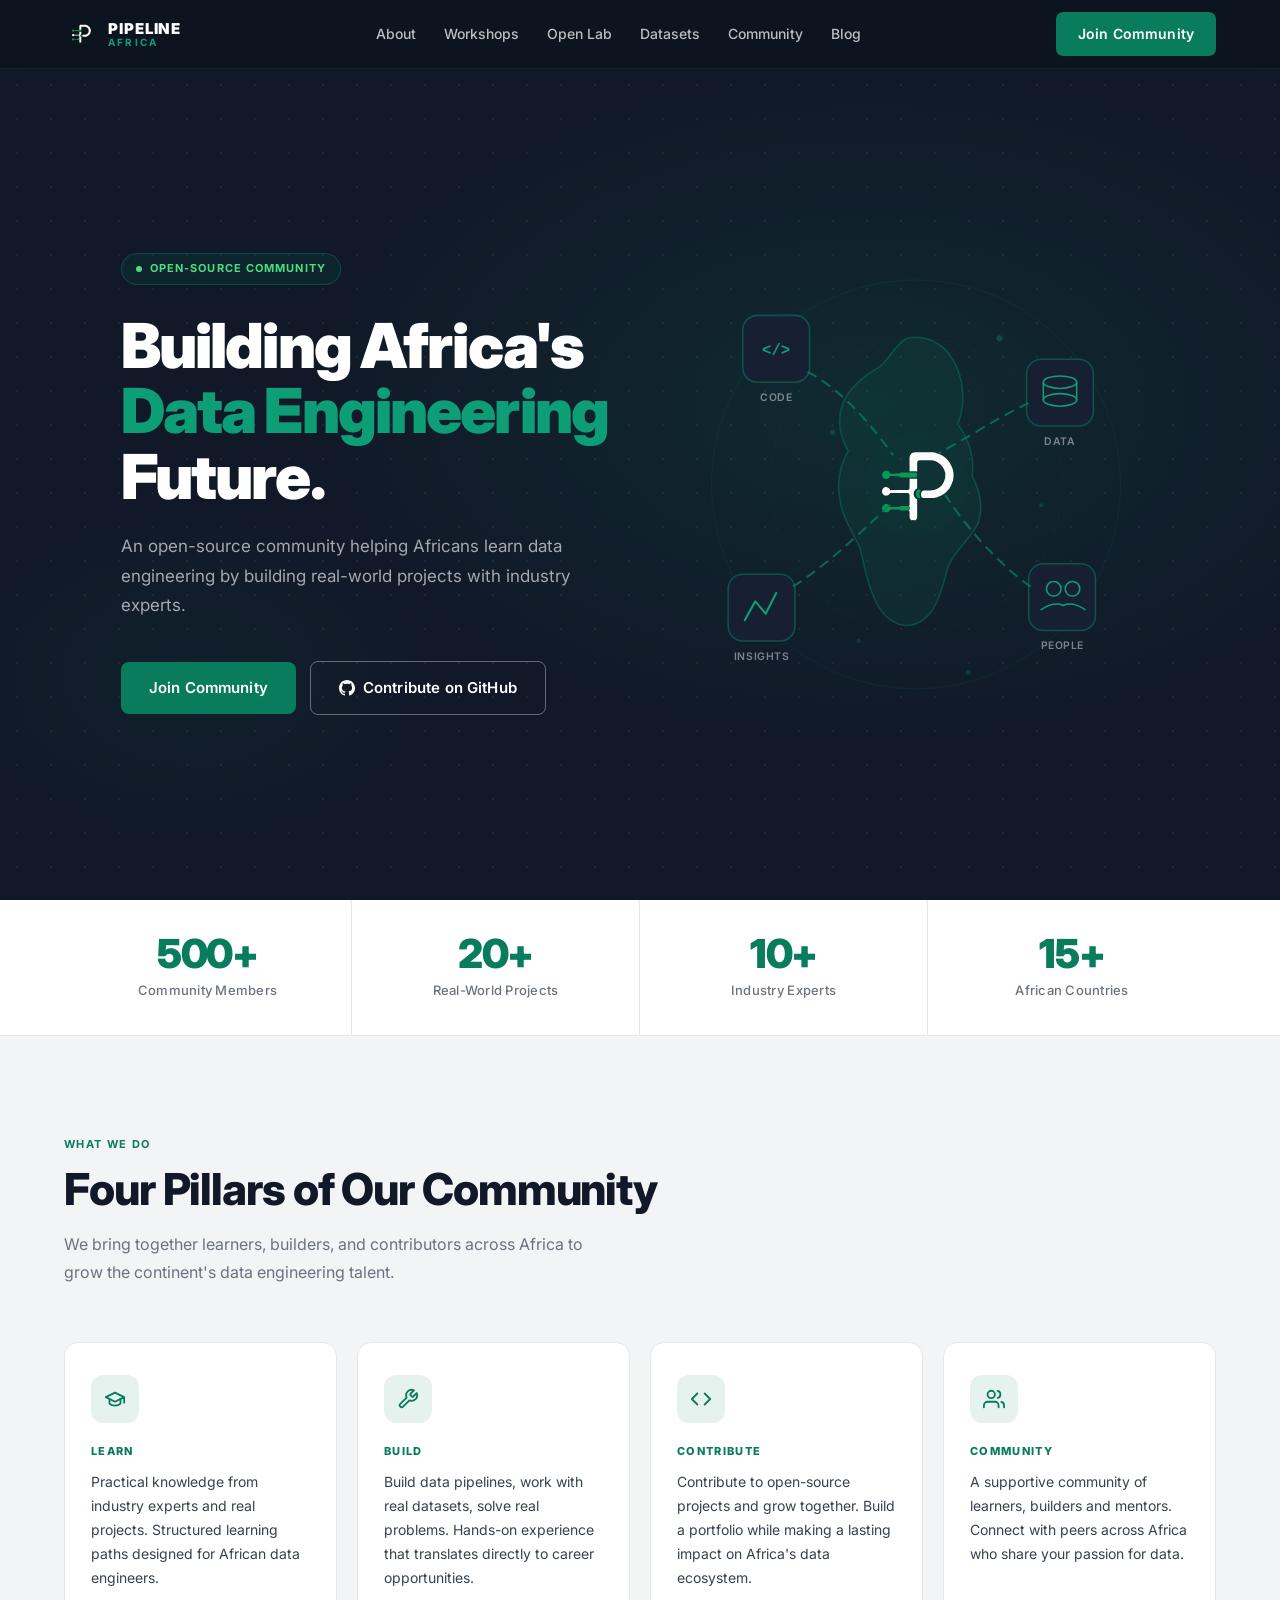
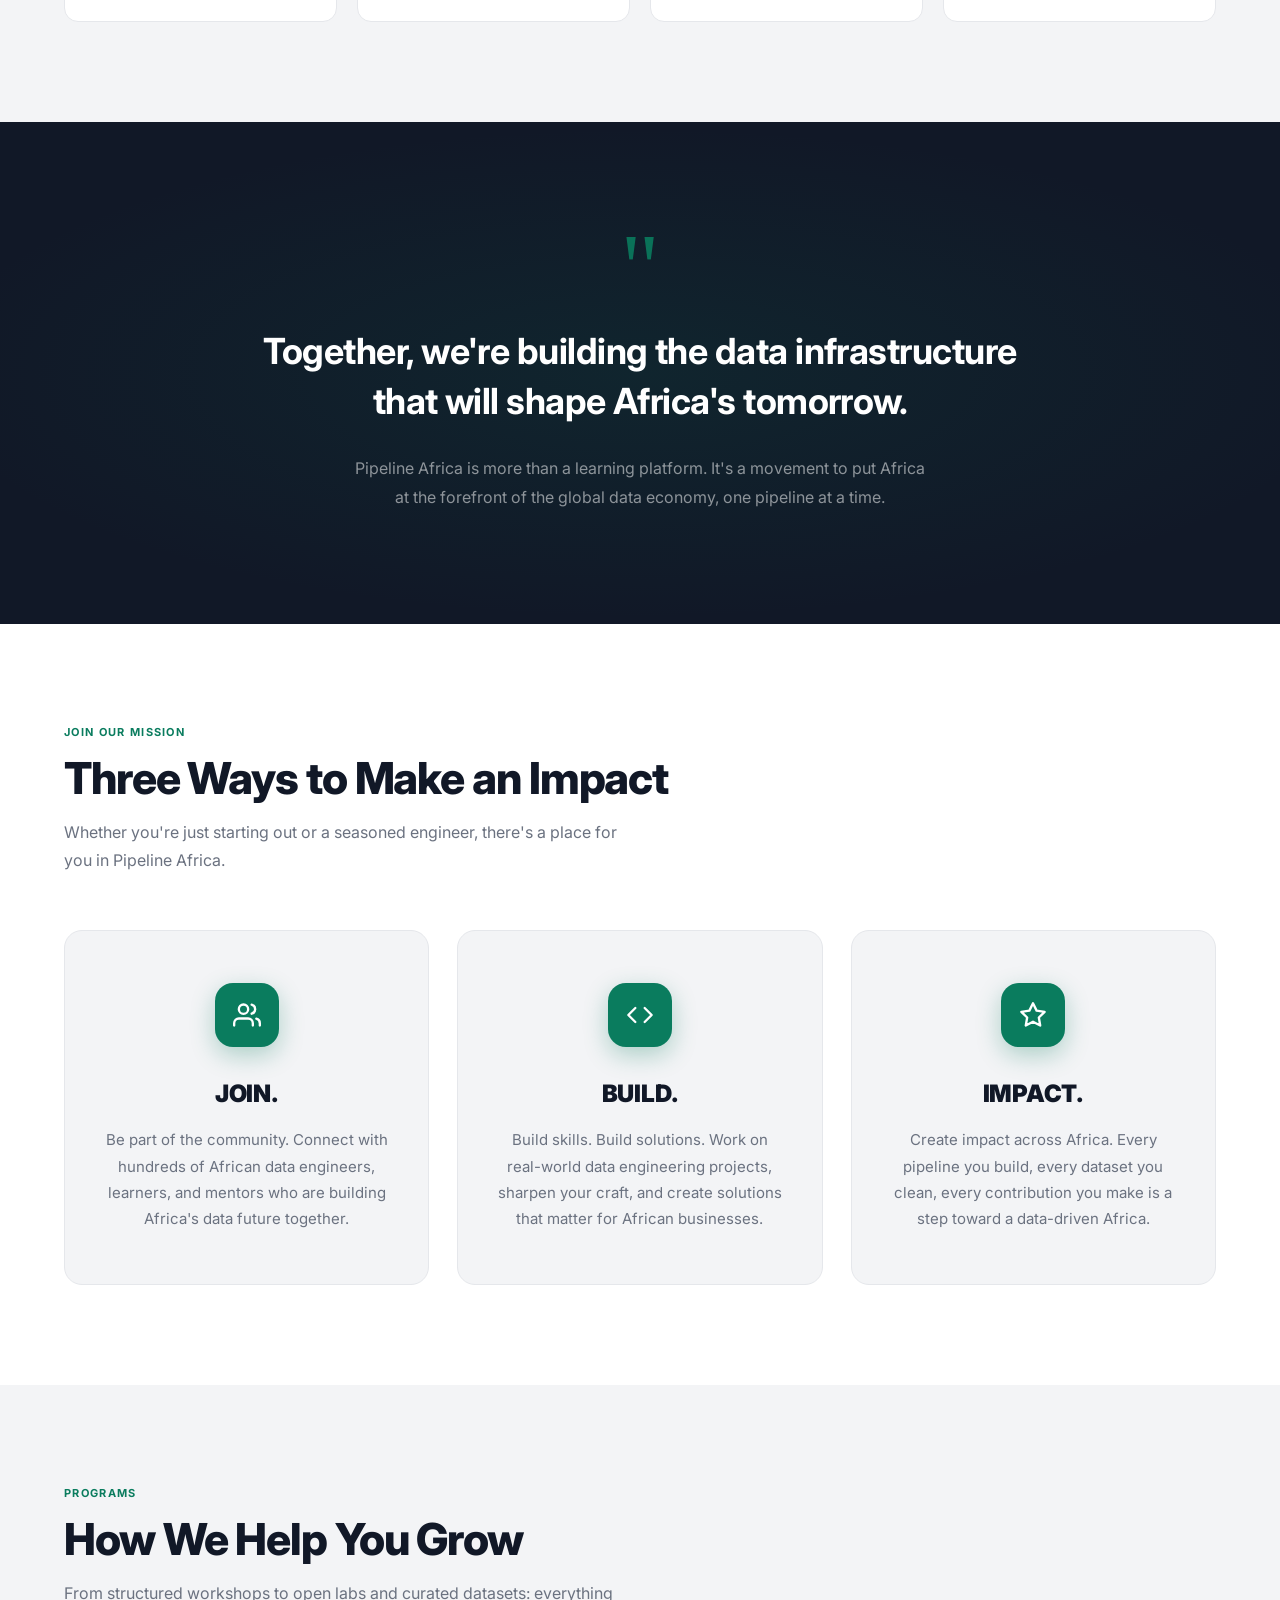
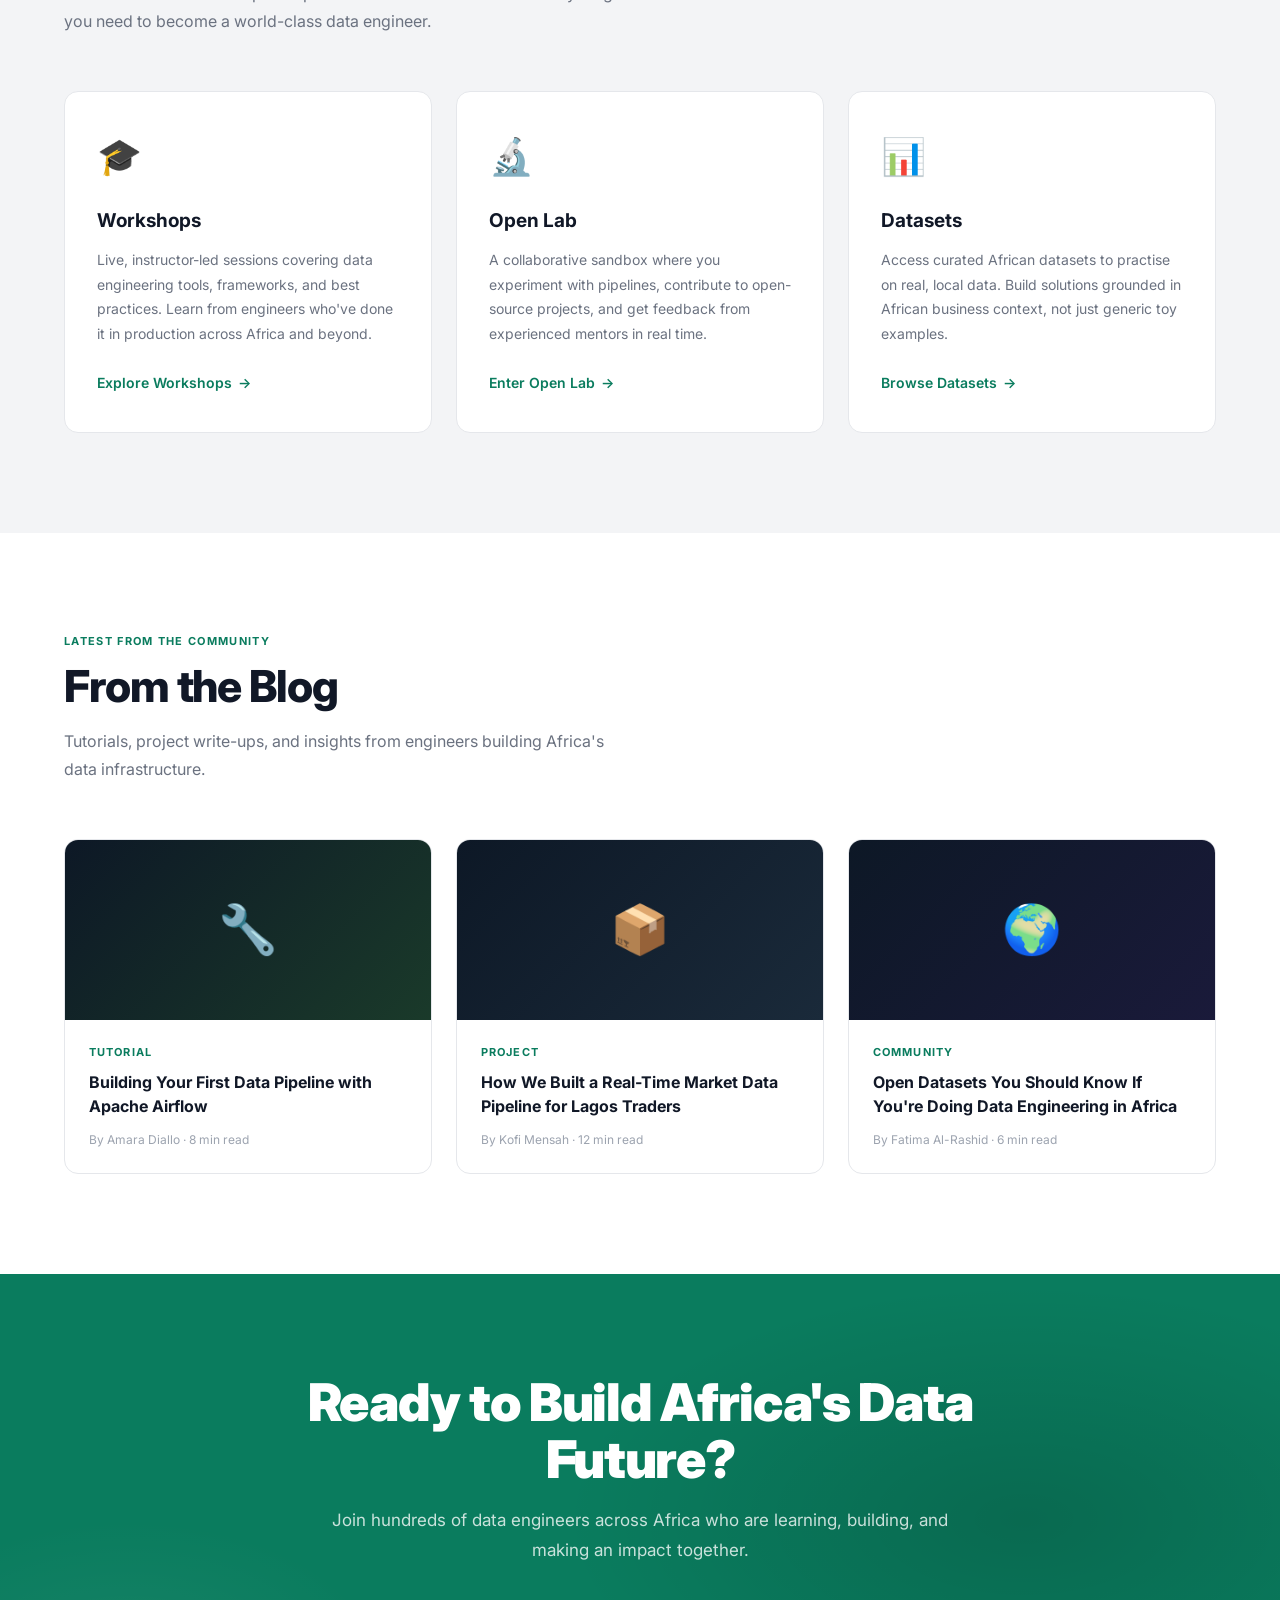
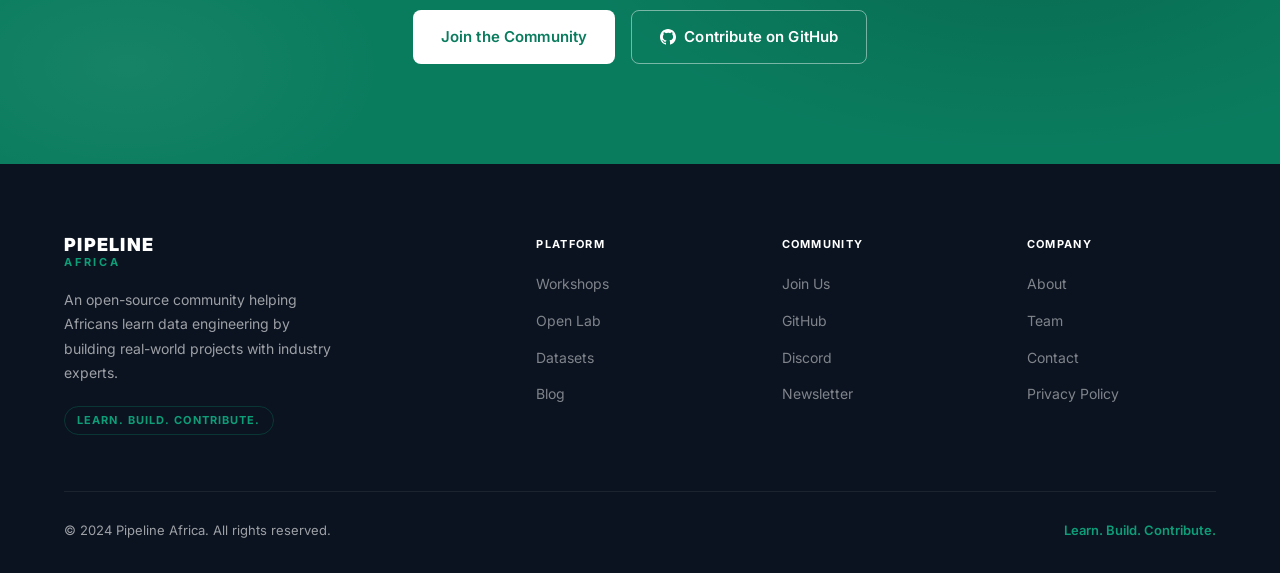
==== home.html @ 98105516 "create countdown" ====
<!DOCTYPE html>
<html lang="en">
<head>
  <meta charset="UTF-8">
  <meta name="viewport" content="width=device-width, initial-scale=1.0">
  <title>Pipeline Africa: Learn. Build. Contribute.</title>
  <link rel="preconnect" href="https://fonts.googleapis.com">
  <link rel="preconnect" href="https://fonts.gstatic.com" crossorigin>
  <link href="https://fonts.googleapis.com/css2?family=Inter:wght@300;400;500;600;700;800;900&display=swap" rel="stylesheet">
  <link rel="stylesheet" href="styles.css">
</head>
<body>

<!-- ═══════════════════════════ NAVBAR ═══════════════════════════ -->
<nav id="navbar">
  <div class="container nav-inner">
    <a href="#" class="nav-logo" aria-label="Pipeline Africa home">
      <img class="nav-logo-icon" src="pa_icon_mark_dark.svg" alt="Pipeline Africa logo">
      <div class="nav-logo-text">
        <div class="nav-logo-name">PIPELINE</div>
        <div class="nav-logo-africa">AFRICA</div>
      </div>
    </a>

    <ul class="nav-links">
      <li><a href="#about">About</a></li>
      <li><a href="#workshops">Workshops</a></li>
      <li><a href="#open-lab">Open Lab</a></li>
      <li><a href="#datasets">Datasets</a></li>
      <li><a href="#community">Community</a></li>
      <li><a href="#blog">Blog</a></li>
    </ul>

    <div class="nav-right">
      <a href="#join" class="btn btn-green nav-cta">Join Community</a>
      <button class="hamburger" onclick="toggleNav()" aria-label="Toggle menu">
        <span></span>
        <span></span>
        <span></span>
      </button>
    </div>
  </div>

  <div class="mobile-nav" id="mobileNav">
    <a href="#about" onclick="toggleNav()">About</a>
    <a href="#workshops" onclick="toggleNav()">Workshops</a>
    <a href="#open-lab" onclick="toggleNav()">Open Lab</a>
    <a href="#datasets" onclick="toggleNav()">Datasets</a>
    <a href="#community" onclick="toggleNav()">Community</a>
    <a href="#blog" onclick="toggleNav()">Blog</a>
    <a href="#join" class="btn btn-green" onclick="toggleNav()">Join Community</a>
  </div>
</nav>


<!-- ═══════════════════════════ HERO ═══════════════════════════ -->
<section class="hero" id="home">
  <div class="hero-glow"></div>
  <div class="hero-dots"></div>

  <div class="container hero-inner">
    <div class="hero-content">
      <div class="hero-badge">
        <span class="hero-badge-dot"></span>
        Open-Source Community
      </div>

      <h1 class="hero-title">
        Building Africa's<br>
        <em>Data Engineering</em><br>
        Future.
      </h1>

      <p class="hero-sub">
        An open-source community helping Africans learn data engineering by building real-world projects with industry experts.
      </p>

      <div class="hero-ctas">
        <a href="#join" class="btn btn-green btn-lg">Join Community</a>
        <a href="https://github.com/Pipeline-Africa" target="_blank" rel="noopener" class="btn btn-outline btn-lg">
          <svg width="16" height="16" viewBox="0 0 24 24" fill="currentColor">
            <path d="M12 0C5.374 0 0 5.373 0 12c0 5.302 3.438 9.8 8.207 11.387.599.111.793-.261.793-.577v-2.234c-3.338.726-4.033-1.416-4.033-1.416-.546-1.387-1.333-1.756-1.333-1.756-1.089-.745.083-.729.083-.729 1.205.084 1.839 1.237 1.839 1.237 1.07 1.834 2.807 1.304 3.492.997.107-.775.418-1.305.762-1.604-2.665-.305-5.467-1.334-5.467-5.931 0-1.311.469-2.381 1.236-3.221-.124-.303-.535-1.524.117-3.176 0 0 1.008-.322 3.301 1.23A11.509 11.509 0 0 1 12 5.803c1.02.005 2.047.138 3.006.404 2.291-1.552 3.297-1.23 3.297-1.23.653 1.653.242 2.874.118 3.176.77.84 1.235 1.911 1.235 3.221 0 4.609-2.807 5.624-5.479 5.921.43.372.823 1.102.823 2.222v3.293c0 .319.192.694.801.576C20.566 21.797 24 17.3 24 12c0-6.627-5.373-12-12-12z"/>
          </svg>
          Contribute on GitHub
        </a>
      </div>
    </div>

    <!-- ─── Pipeline Data Engineering Visual ─── -->
    <div class="hero-visual">
      <svg class="pipeline-svg" viewBox="0 0 460 480" xmlns="http://www.w3.org/2000/svg" fill="none">
        <!-- Outer ring -->
        <circle cx="230" cy="240" r="196" stroke="rgba(10,124,94,0.12)" stroke-width="1"/>
        <!-- Inner ring dashed -->
        <circle cx="230" cy="240" r="140" stroke="rgba(10,124,94,0.1)" stroke-width="1" stroke-dasharray="5 9"/>

        <!-- Africa continent (simplified shape) -->
        <path d="
          M 222 100
          C 238 96, 256 104, 265 120
          C 276 138, 278 162, 270 182
          C 280 196, 286 214, 284 232
          C 290 244, 295 260, 290 276
          C 283 292, 268 302, 261 318
          C 257 332, 254 348, 246 360
          C 238 372, 226 378, 214 374
          C 202 370, 193 358, 188 344
          C 182 330, 180 314, 176 300
          C 168 284, 159 270, 157 254
          C 154 238, 157 222, 165 208
          C 157 194, 154 178, 160 162
          C 167 146, 180 136, 194 128
          C 203 122, 213 102, 222 100 Z
        " fill="rgba(10,124,94,0.12)" stroke="rgba(10,124,94,0.45)" stroke-width="1.5"/>

        <!-- Node: Code  (top-left) -->
        <g id="node-code" transform="translate(96, 110)">
          <rect x="-32" y="-32" width="64" height="64" rx="14"
                fill="#162032" stroke="rgba(10,124,94,0.55)" stroke-width="1.5"/>
          <text x="0" y="6" text-anchor="middle"
                font-family="'Courier New', monospace" font-size="15"
                fill="#0d9e78" font-weight="700">&lt;/&gt;</text>
        </g>

        <!-- Node: Database  (top-right) -->
        <g id="node-db" transform="translate(368, 152)">
          <rect x="-32" y="-32" width="64" height="64" rx="14"
                fill="#162032" stroke="rgba(10,124,94,0.55)" stroke-width="1.5"/>
          <ellipse cx="0" cy="-10" rx="16" ry="6" stroke="#0d9e78" stroke-width="1.5"/>
          <line x1="-16" y1="-10" x2="-16" y2="7"  stroke="#0d9e78" stroke-width="1.5"/>
          <line x1="16"  y1="-10" x2="16"  y2="7"  stroke="#0d9e78" stroke-width="1.5"/>
          <ellipse cx="0" cy="7"   rx="16" ry="6" stroke="#0d9e78" stroke-width="1.5"/>
        </g>

        <!-- Node: Analytics  (bottom-left) -->
        <g id="node-chart" transform="translate(82, 358)">
          <rect x="-32" y="-32" width="64" height="64" rx="14"
                fill="#162032" stroke="rgba(10,124,94,0.55)" stroke-width="1.5"/>
          <polyline points="-16,12 -6,-6 4,6 14,-14"
                    stroke="#0d9e78" stroke-width="2" stroke-linecap="round" stroke-linejoin="round"/>
        </g>

        <!-- Node: Community (bottom-right) -->
        <g id="node-people" transform="translate(370, 348)">
          <rect x="-32" y="-32" width="64" height="64" rx="14"
                fill="#162032" stroke="rgba(10,124,94,0.55)" stroke-width="1.5"/>
          <circle cx="-8" cy="-8" r="7" stroke="#0d9e78" stroke-width="1.5"/>
          <circle cx="10" cy="-8" r="7" stroke="#0d9e78" stroke-width="1.5"/>
          <path d="M-20,12 Q-8,4 1,8 Q10,4 22,12" stroke="#0d9e78" stroke-width="1.5" stroke-linecap="round"/>
        </g>

        <!-- Center: PA logo hub -->
        <g>
          <circle cx="230" cy="240" r="48" fill="rgba(10,124,94,0.08)">
            <animate attributeName="r" values="48;62;48" dur="2.4s" repeatCount="indefinite"/>
            <animate attributeName="opacity" values="0.5;0;0.5" dur="2.4s" repeatCount="indefinite"/>
          </circle>
          <image href="pa_icon_mark_dark.svg" x="168" y="181" width="124" height="124"/>
        </g>

        <!-- Pipeline lines: node → Africa edges (animated flow) -->
        <!-- Code → NW Africa (Morocco) -->
        <path d="M 126 132 C 160 150, 188 184, 208 212"
              stroke="#0A7C5E" stroke-width="2" class="pipe-flow" opacity="0.75"/>
        <!-- DB → NE Africa (Egypt) -->
        <path d="M 338 162 C 310 175, 278 196, 252 210"
              stroke="#0A7C5E" stroke-width="2" class="pipe-flow-slow" opacity="0.75"/>
        <!-- Chart → SW Africa (Angola) -->
        <path d="M 112 338 C 148 315, 183 280, 207 258"
              stroke="#0A7C5E" stroke-width="2" class="pipe-flow-mid" opacity="0.75"/>
        <!-- People → East Africa (Horn) -->
        <path d="M 340 338 C 308 316, 276 278, 258 250"
              stroke="#0A7C5E" stroke-width="2" class="pipe-flow" opacity="0.75"/>

        <!-- Floating accent dots -->
        <circle cx="310" cy="100" r="3" fill="rgba(10,124,94,0.45)"/>
        <circle cx="350" cy="260" r="2" fill="rgba(10,124,94,0.35)"/>
        <circle cx="150" cy="190" r="2.5" fill="rgba(10,124,94,0.4)"/>
        <circle cx="175" cy="390" r="2" fill="rgba(10,124,94,0.3)"/>
        <circle cx="280" cy="420" r="2.5" fill="rgba(10,124,94,0.35)"/>

        <!-- Node labels -->
        <text x="96"  y="160" text-anchor="middle" font-size="10" fill="rgba(255,255,255,0.45)" font-family="Inter,sans-serif" font-weight="600" letter-spacing="0.05em">CODE</text>
        <text x="368" y="202" text-anchor="middle" font-size="10" fill="rgba(255,255,255,0.45)" font-family="Inter,sans-serif" font-weight="600" letter-spacing="0.05em">DATA</text>
        <text x="82"  y="408" text-anchor="middle" font-size="10" fill="rgba(255,255,255,0.45)" font-family="Inter,sans-serif" font-weight="600" letter-spacing="0.05em">INSIGHTS</text>
        <text x="370" y="398" text-anchor="middle" font-size="10" fill="rgba(255,255,255,0.45)" font-family="Inter,sans-serif" font-weight="600" letter-spacing="0.05em">PEOPLE</text>
      </svg>
    </div>
  </div>
</section>


<!-- ═══════════════════════════ METRICS ═══════════════════════════ -->
<div class="metrics">
  <div class="container metrics-grid">
    <div class="metric">
      <div class="metric-num">500+</div>
      <div class="metric-label">Community Members</div>
    </div>
    <div class="metric">
      <div class="metric-num">20+</div>
      <div class="metric-label">Real-World Projects</div>
    </div>
    <div class="metric">
      <div class="metric-num">10+</div>
      <div class="metric-label">Industry Experts</div>
    </div>
    <div class="metric">
      <div class="metric-num">15+</div>
      <div class="metric-label">African Countries</div>
    </div>
  </div>
</div>


<!-- ═══════════════════════════ FEATURES ═══════════════════════════ -->
<section class="features" id="about">
  <div class="container">
    <div class="section-label">What We Do</div>
    <h2 class="section-title">Four Pillars of Our Community</h2>
    <p class="section-sub">We bring together learners, builders, and contributors across Africa to grow the continent's data engineering talent.</p>

    <div class="features-grid">

      <div class="feat-card">
        <div class="feat-icon">
          <svg viewBox="0 0 24 24" fill="none" stroke="currentColor" stroke-width="2" stroke-linecap="round" stroke-linejoin="round">
            <path d="M22 10v6M2 10l10-5 10 5-10 5z"/>
            <path d="M6 12v5c3 3 9 3 12 0v-5"/>
          </svg>
        </div>
        <div class="feat-label">Learn</div>
        <p class="feat-desc">Practical knowledge from industry experts and real projects. Structured learning paths designed for African data engineers.</p>
      </div>

      <div class="feat-card">
        <div class="feat-icon">
          <svg viewBox="0 0 24 24" fill="none" stroke="currentColor" stroke-width="2" stroke-linecap="round" stroke-linejoin="round">
            <path d="M14.7 6.3a1 1 0 000 1.4l1.6 1.6a1 1 0 001.4 0l3.77-3.77a6 6 0 01-7.94 7.94l-6.91 6.91a2.12 2.12 0 01-3-3l6.91-6.91a6 6 0 017.94-7.94l-3.76 3.76z"/>
          </svg>
        </div>
        <div class="feat-label">Build</div>
        <p class="feat-desc">Build data pipelines, work with real datasets, solve real problems. Hands-on experience that translates directly to career opportunities.</p>
      </div>

      <div class="feat-card">
        <div class="feat-icon">
          <svg viewBox="0 0 24 24" fill="none" stroke="currentColor" stroke-width="2" stroke-linecap="round" stroke-linejoin="round">
            <polyline points="16 18 22 12 16 6"/>
            <polyline points="8 6 2 12 8 18"/>
          </svg>
        </div>
        <div class="feat-label">Contribute</div>
        <p class="feat-desc">Contribute to open-source projects and grow together. Build a portfolio while making a lasting impact on Africa's data ecosystem.</p>
      </div>

      <div class="feat-card">
        <div class="feat-icon">
          <svg viewBox="0 0 24 24" fill="none" stroke="currentColor" stroke-width="2" stroke-linecap="round" stroke-linejoin="round">
            <path d="M17 21v-2a4 4 0 00-4-4H5a4 4 0 00-4 4v2"/>
            <circle cx="9" cy="7" r="4"/>
            <path d="M23 21v-2a4 4 0 00-3-3.87M16 3.13a4 4 0 010 7.75"/>
          </svg>
        </div>
        <div class="feat-label">Community</div>
        <p class="feat-desc">A supportive community of learners, builders and mentors. Connect with peers across Africa who share your passion for data.</p>
      </div>

    </div>
  </div>
</section>


<!-- ═══════════════════════════ MISSION ═══════════════════════════ -->
<section class="mission">
  <div class="mission-inner">
    <span class="mission-quote-mark">"</span>
    <blockquote class="mission-quote">
      Together, we're building the data infrastructure that will shape Africa's tomorrow.
    </blockquote>
    <p class="mission-body">
      Pipeline Africa is more than a learning platform. It's a movement to put Africa at the forefront of the global data economy, one pipeline at a time.
    </p>
  </div>
</section>


<!-- ═══════════════════════════ PILLARS ═══════════════════════════ -->
<section class="pillars" id="community">
  <div class="container">
    <div class="section-label">Join Our Mission</div>
    <h2 class="section-title">Three Ways to Make an Impact</h2>
    <p class="section-sub">Whether you're just starting out or a seasoned engineer, there's a place for you in Pipeline Africa.</p>

    <div class="pillars-grid">

      <div class="pillar">
        <div class="pillar-icon">
          <svg viewBox="0 0 24 24" fill="none" stroke="currentColor" stroke-width="2" stroke-linecap="round" stroke-linejoin="round">
            <path d="M17 21v-2a4 4 0 00-4-4H5a4 4 0 00-4 4v2"/>
            <circle cx="9" cy="7" r="4"/>
            <path d="M23 21v-2a4 4 0 00-3-3.87M16 3.13a4 4 0 010 7.75"/>
          </svg>
        </div>
        <h3 class="pillar-title">JOIN.</h3>
        <p class="pillar-desc">Be part of the community. Connect with hundreds of African data engineers, learners, and mentors who are building Africa's data future together.</p>
      </div>

      <div class="pillar">
        <div class="pillar-icon">
          <svg viewBox="0 0 24 24" fill="none" stroke="currentColor" stroke-width="2" stroke-linecap="round" stroke-linejoin="round">
            <polyline points="16 18 22 12 16 6"/>
            <polyline points="8 6 2 12 8 18"/>
          </svg>
        </div>
        <h3 class="pillar-title">BUILD.</h3>
        <p class="pillar-desc">Build skills. Build solutions. Work on real-world data engineering projects, sharpen your craft, and create solutions that matter for African businesses.</p>
      </div>

      <div class="pillar">
        <div class="pillar-icon">
          <svg viewBox="0 0 24 24" fill="none" stroke="currentColor" stroke-width="2" stroke-linecap="round" stroke-linejoin="round">
            <polygon points="12 2 15.09 8.26 22 9.27 17 14.14 18.18 21.02 12 17.77 5.82 21.02 7 14.14 2 9.27 8.91 8.26 12 2"/>
          </svg>
        </div>
        <h3 class="pillar-title">IMPACT.</h3>
        <p class="pillar-desc">Create impact across Africa. Every pipeline you build, every dataset you clean, every contribution you make is a step toward a data-driven Africa.</p>
      </div>

    </div>
  </div>
</section>


<!-- ═══════════════════════════ PROGRAMS ═══════════════════════════ -->
<section class="programs" id="workshops">
  <div class="container">
    <div class="section-label">Programs</div>
    <h2 class="section-title">How We Help You Grow</h2>
    <p class="section-sub">From structured workshops to open labs and curated datasets: everything you need to become a world-class data engineer.</p>

    <div class="programs-grid">

      <div class="prog-card" id="workshops-detail">
        <span class="prog-emoji">🎓</span>
        <h3 class="prog-title">Workshops</h3>
        <p class="prog-desc">Live, instructor-led sessions covering data engineering tools, frameworks, and best practices. Learn from engineers who've done it in production across Africa and beyond.</p>
        <a href="#" class="prog-link">Explore Workshops <span>→</span></a>
      </div>

      <div class="prog-card" id="open-lab">
        <span class="prog-emoji">🔬</span>
        <h3 class="prog-title">Open Lab</h3>
        <p class="prog-desc">A collaborative sandbox where you experiment with pipelines, contribute to open-source projects, and get feedback from experienced mentors in real time.</p>
        <a href="#" class="prog-link">Enter Open Lab <span>→</span></a>
      </div>

      <div class="prog-card" id="datasets">
        <span class="prog-emoji">📊</span>
        <h3 class="prog-title">Datasets</h3>
        <p class="prog-desc">Access curated African datasets to practise on real, local data. Build solutions grounded in African business context, not just generic toy examples.</p>
        <a href="#" class="prog-link">Browse Datasets <span>→</span></a>
      </div>

    </div>
  </div>
</section>


<!-- ═══════════════════════════ BLOG ═══════════════════════════ -->
<section class="blog" id="blog">
  <div class="container">
    <div class="section-label">Latest from the Community</div>
    <h2 class="section-title">From the Blog</h2>
    <p class="section-sub">Tutorials, project write-ups, and insights from engineers building Africa's data infrastructure.</p>

    <div class="blog-grid">

      <div class="blog-card">
        <div class="blog-thumb" style="background: linear-gradient(135deg, #0d1826, #1a3a2a);">🔧</div>
        <div class="blog-body">
          <div class="blog-tag">Tutorial</div>
          <div class="blog-title">Building Your First Data Pipeline with Apache Airflow</div>
          <div class="blog-meta">By Amara Diallo · 8 min read</div>
        </div>
      </div>

      <div class="blog-card">
        <div class="blog-thumb" style="background: linear-gradient(135deg, #0d1826, #1a2a3a);">📦</div>
        <div class="blog-body">
          <div class="blog-tag">Project</div>
          <div class="blog-title">How We Built a Real-Time Market Data Pipeline for Lagos Traders</div>
          <div class="blog-meta">By Kofi Mensah · 12 min read</div>
        </div>
      </div>

      <div class="blog-card">
        <div class="blog-thumb" style="background: linear-gradient(135deg, #0d1826, #1a1a3a);">🌍</div>
        <div class="blog-body">
          <div class="blog-tag">Community</div>
          <div class="blog-title">Open Datasets You Should Know If You're Doing Data Engineering in Africa</div>
          <div class="blog-meta">By Fatima Al-Rashid · 6 min read</div>
        </div>
      </div>

    </div>
  </div>
</section>


<!-- ═══════════════════════════ JOIN CTA ═══════════════════════════ -->
<section class="join-cta" id="join">
  <div class="join-inner">
    <h2 class="join-title">Ready to Build Africa's Data Future?</h2>
    <p class="join-sub">Join hundreds of data engineers across Africa who are learning, building, and making an impact together.</p>
    <div class="join-btns">
      <a href="#" class="btn btn-white btn-lg">Join the Community</a>
      <a href="https://github.com/Pipeline-Africa" target="_blank" rel="noopener" class="btn btn-outline-white btn-lg">
        <svg width="16" height="16" viewBox="0 0 24 24" fill="currentColor">
          <path d="M12 0C5.374 0 0 5.373 0 12c0 5.302 3.438 9.8 8.207 11.387.599.111.793-.261.793-.577v-2.234c-3.338.726-4.033-1.416-4.033-1.416-.546-1.387-1.333-1.756-1.333-1.756-1.089-.745.083-.729.083-.729 1.205.084 1.839 1.237 1.839 1.237 1.07 1.834 2.807 1.304 3.492.997.107-.775.418-1.305.762-1.604-2.665-.305-5.467-1.334-5.467-5.931 0-1.311.469-2.381 1.236-3.221-.124-.303-.535-1.524.117-3.176 0 0 1.008-.322 3.301 1.23A11.509 11.509 0 0 1 12 5.803c1.02.005 2.047.138 3.006.404 2.291-1.552 3.297-1.23 3.297-1.23.653 1.653.242 2.874.118 3.176.77.84 1.235 1.911 1.235 3.221 0 4.609-2.807 5.624-5.479 5.921.43.372.823 1.102.823 2.222v3.293c0 .319.192.694.801.576C20.566 21.797 24 17.3 24 12c0-6.627-5.373-12-12-12z"/>
        </svg>
        Contribute on GitHub
      </a>
    </div>
  </div>
</section>


<!-- ═══════════════════════════ FOOTER ═══════════════════════════ -->
<footer>
  <div class="container">
    <div class="footer-top">

      <div>
        <div class="footer-brand-text">
          <div class="footer-brand-name">PIPELINE</div>
          <div class="footer-brand-africa">AFRICA</div>
        </div>
        <p class="footer-desc">An open-source community helping Africans learn data engineering by building real-world projects with industry experts.</p>
        <span class="footer-tagline-pill">LEARN. BUILD. CONTRIBUTE.</span>
      </div>

      <div>
        <div class="footer-col-title">Platform</div>
        <ul class="footer-links">
          <li><a href="#workshops">Workshops</a></li>
          <li><a href="#open-lab">Open Lab</a></li>
          <li><a href="#datasets">Datasets</a></li>
          <li><a href="#blog">Blog</a></li>
        </ul>
      </div>

      <div>
        <div class="footer-col-title">Community</div>
        <ul class="footer-links">
          <li><a href="#join">Join Us</a></li>
          <li><a href="https://github.com/Pipeline-Africa" target="_blank" rel="noopener">GitHub</a></li>
          <li><a href="#">Discord</a></li>
          <li><a href="#">Newsletter</a></li>
        </ul>
      </div>

      <div>
        <div class="footer-col-title">Company</div>
        <ul class="footer-links">
          <li><a href="#about">About</a></li>
          <li><a href="#">Team</a></li>
          <li><a href="#">Contact</a></li>
          <li><a href="#">Privacy Policy</a></li>
        </ul>
      </div>

    </div>

    <hr class="footer-divider">

    <div class="footer-bottom">
      <span>© 2024 Pipeline Africa. All rights reserved.</span>
      <span style="color: var(--green-mid); font-weight: 600;">Learn. Build. Contribute.</span>
    </div>
  </div>
</footer>


<script>
  // ── Nav scroll effect ──
  const navbar = document.getElementById('navbar');
  window.addEventListener('scroll', () => {
    navbar.classList.toggle('scrolled', window.scrollY > 16);
  });

  // ── Mobile nav toggle ──
  function toggleNav() {
    document.getElementById('mobileNav').classList.toggle('open');
  }

  // ── Close mobile nav on outside click ──
  document.addEventListener('click', (e) => {
    const nav = document.getElementById('navbar');
    if (!nav.contains(e.target)) {
      document.getElementById('mobileNav').classList.remove('open');
    }
  });

  // ── Smooth scroll ──
  document.querySelectorAll('a[href^="#"]').forEach(a => {
    a.addEventListener('click', e => {
      const id = a.getAttribute('href');
      if (id === '#') return;
      const target = document.querySelector(id);
      if (target) {
        e.preventDefault();
        target.scrollIntoView({ behavior: 'smooth', block: 'start' });
      }
    });
  });

  // ── Fade-in on scroll (Intersection Observer) ──
  const observer = new IntersectionObserver((entries) => {
    entries.forEach(entry => {
      if (entry.isIntersecting) {
        entry.target.style.opacity = '1';
        entry.target.style.transform = 'translateY(0)';
      }
    });
  }, { threshold: 0.1 });

  document.querySelectorAll('.feat-card, .pillar, .prog-card, .blog-card').forEach(el => {
    el.style.opacity = '0';
    el.style.transform = 'translateY(24px)';
    el.style.transition = 'opacity 0.5s ease, transform 0.5s ease';
    observer.observe(el);
  });
</script>

</body>
</html>
---- styles.css ----
*, *::before, *::after { box-sizing: border-box; margin: 0; padding: 0; }

:root {
  --green:       #0A7C5E;
  --green-dark:  #075c46;
  --green-mid:   #0d9e78;
  --navy:        #111827;
  --gray-dark:   #374151;
  --gray-mid:    #6B7280;
  --gray-light:  #9CA3AF;
  --gray-bg:     #F3F4F6;
  --border:      #E5E7EB;
  --white:       #FFFFFF;
}

html { scroll-behavior: smooth; }

body {
  font-family: 'Inter', -apple-system, BlinkMacSystemFont, sans-serif;
  color: var(--navy);
  background: var(--white);
  line-height: 1.6;
  overflow-x: hidden;
}

/* ─── UTILITIES ─── */
.container {
  max-width: 1200px;
  margin: 0 auto;
  padding: 0 24px;
}

.section-label {
  font-size: 11px;
  font-weight: 700;
  letter-spacing: 0.12em;
  text-transform: uppercase;
  color: var(--green);
  margin-bottom: 12px;
}

.section-title {
  font-size: clamp(28px, 4vw, 44px);
  font-weight: 800;
  line-height: 1.1;
  letter-spacing: -0.025em;
  color: var(--navy);
  margin-bottom: 16px;
}

.section-sub {
  font-size: 16px;
  color: var(--gray-mid);
  line-height: 1.75;
  max-width: 560px;
}

.btn {
  display: inline-flex;
  align-items: center;
  gap: 8px;
  padding: 11px 22px;
  border-radius: 7px;
  font-size: 14px;
  font-weight: 600;
  text-decoration: none;
  cursor: pointer;
  border: none;
  transition: all 0.2s ease;
  letter-spacing: 0.01em;
  white-space: nowrap;
}

.btn-green  { background: var(--green);  color: var(--white); }
.btn-green:hover  { background: var(--green-dark); transform: translateY(-1px); box-shadow: 0 6px 20px rgba(10,124,94,0.35); }

.btn-outline { background: transparent; color: var(--white); border: 1.5px solid rgba(255,255,255,0.35); }
.btn-outline:hover { border-color: var(--green-mid); color: #4ade80; }

.btn-white { background: var(--white); color: var(--green); }
.btn-white:hover { background: var(--gray-bg); transform: translateY(-1px); }

.btn-outline-white { background: transparent; color: var(--white); border: 1.5px solid rgba(255,255,255,0.45); }
.btn-outline-white:hover { border-color: var(--white); background: rgba(255,255,255,0.1); }

.btn-lg { padding: 14px 28px; font-size: 15px; border-radius: 8px; }

/* ─── NAVBAR ─── */
nav {
  position: fixed;
  top: 0; left: 0; right: 0;
  z-index: 1000;
  background: rgba(13, 20, 32, 0.96);
  backdrop-filter: blur(12px);
  -webkit-backdrop-filter: blur(12px);
  border-bottom: 1px solid rgba(10,124,94,0.18);
  transition: box-shadow 0.3s;
}

nav.scrolled { box-shadow: 0 4px 24px rgba(0,0,0,0.35); }

.nav-inner {
  height: 68px;
  display: flex;
  align-items: center;
  justify-content: space-between;
  gap: 32px;
}

.nav-logo {
  display: flex;
  align-items: center;
  gap: 10px;
  text-decoration: none;
  flex-shrink: 0;
}

.nav-logo-icon {
  width: 34px;
  height: 34px;
  flex-shrink: 0;
}

.nav-logo-text { line-height: 1; }
.nav-logo-name {
  font-size: 15px;
  font-weight: 900;
  letter-spacing: 0.06em;
  color: var(--white);
}
.nav-logo-africa {
  font-size: 10px;
  font-weight: 700;
  letter-spacing: 0.22em;
  color: var(--green-mid);
  margin-top: 1px;
}

.nav-links {
  display: flex;
  align-items: center;
  gap: 28px;
  list-style: none;
}

.nav-links a {
  color: rgba(255,255,255,0.72);
  text-decoration: none;
  font-size: 14px;
  font-weight: 500;
  transition: color 0.2s;
}

.nav-links a:hover { color: var(--green-mid); }

.nav-right { display: flex; align-items: center; gap: 16px; }

.hamburger {
  display: none;
  flex-direction: column;
  gap: 5px;
  cursor: pointer;
  padding: 6px;
  background: none;
  border: none;
}
.hamburger span {
  display: block;
  width: 22px;
  height: 2px;
  background: var(--white);
  border-radius: 2px;
  transition: all 0.3s;
}

/* ─── HERO ─── */
.hero {
  min-height: 100vh;
  background: var(--navy);
  position: relative;
  display: flex;
  align-items: center;
  overflow: hidden;
}

.hero-glow {
  position: absolute;
  inset: 0;
  background:
    radial-gradient(ellipse 70% 60% at 68% 45%, rgba(10,124,94,0.18) 0%, transparent 65%),
    radial-gradient(ellipse 40% 40% at 15% 75%, rgba(10,124,94,0.09) 0%, transparent 50%);
  pointer-events: none;
}

.hero-dots {
  position: absolute;
  inset: 0;
  background-image: radial-gradient(circle, rgba(255,255,255,0.055) 1px, transparent 1px);
  background-size: 34px 34px;
  pointer-events: none;
}

.hero-inner {
  position: relative;
  z-index: 2;
  padding-top: 68px;
  display: grid;
  grid-template-columns: 1fr 1fr;
  gap: 64px;
  align-items: center;
  min-height: 100vh;
}

.hero-content { padding: 72px 0; }

.hero-badge {
  display: inline-flex;
  align-items: center;
  gap: 8px;
  background: rgba(10,124,94,0.14);
  border: 1px solid rgba(10,124,94,0.42);
  color: #4ade80;
  font-size: 11px;
  font-weight: 700;
  letter-spacing: 0.1em;
  text-transform: uppercase;
  padding: 6px 14px;
  border-radius: 100px;
  margin-bottom: 28px;
}

.hero-badge-dot {
  width: 6px; height: 6px;
  border-radius: 50%;
  background: #4ade80;
  animation: badgepulse 2s infinite;
}

@keyframes badgepulse {
  0%, 100% { opacity: 1; transform: scale(1); }
  50%       { opacity: 0.4; transform: scale(1.4); }
}

.hero-title {
  font-size: clamp(38px, 5.5vw, 62px);
  font-weight: 900;
  line-height: 1.06;
  color: var(--white);
  letter-spacing: -0.03em;
  margin-bottom: 22px;
}

.hero-title em {
  font-style: normal;
  color: var(--green-mid);
}

.hero-sub {
  font-size: 17px;
  color: rgba(255,255,255,0.62);
  line-height: 1.75;
  max-width: 460px;
  margin-bottom: 40px;
}

.hero-ctas {
  display: flex;
  align-items: center;
  gap: 14px;
  flex-wrap: wrap;
}

/* Hero SVG Visual */
.hero-visual {
  display: flex;
  justify-content: center;
  align-items: center;
  padding: 40px 0;
}

.pipeline-svg { width: 100%; max-width: 480px; }

/* Animated pipeline path */
.pipe-flow {
  stroke-dasharray: 10 6;
  animation: flow 1.6s linear infinite;
}
.pipe-flow-slow {
  stroke-dasharray: 10 6;
  animation: flow 2.2s linear infinite;
}
.pipe-flow-mid {
  stroke-dasharray: 10 6;
  animation: flow 1.9s linear infinite;
}
@keyframes flow { to { stroke-dashoffset: -32; } }

/* ─── METRICS STRIP ─── */
.metrics {
  background: var(--white);
  border-bottom: 1px solid var(--border);
}

.metrics-grid {
  display: grid;
  grid-template-columns: repeat(4, 1fr);
}

.metric {
  padding: 34px 24px;
  text-align: center;
  border-right: 1px solid var(--border);
}
.metric:last-child { border-right: none; }

.metric-num {
  font-size: 40px;
  font-weight: 900;
  color: var(--green);
  line-height: 1;
  letter-spacing: -0.03em;
  margin-bottom: 6px;
}

.metric-label {
  font-size: 13px;
  color: var(--gray-mid);
  font-weight: 500;
  letter-spacing: 0.02em;
}

/* ─── FEATURES ─── */
.features { background: var(--gray-bg); padding: 100px 0; }

.features-grid {
  display: grid;
  grid-template-columns: repeat(4, 1fr);
  gap: 20px;
  margin-top: 56px;
}

.feat-card {
  background: var(--white);
  border-radius: 14px;
  padding: 32px 26px;
  border: 1px solid var(--border);
  transition: all 0.25s;
  position: relative;
  overflow: hidden;
}

.feat-card::after {
  content: '';
  position: absolute;
  top: 0; left: 0; right: 0;
  height: 3px;
  background: var(--green);
  transform: scaleX(0);
  transform-origin: left;
  transition: transform 0.3s ease;
}

.feat-card:hover {
  border-color: rgba(10,124,94,0.4);
  box-shadow: 0 12px 36px rgba(10,124,94,0.1);
  transform: translateY(-4px);
}
.feat-card:hover::after { transform: scaleX(1); }

.feat-icon {
  width: 48px; height: 48px;
  border-radius: 12px;
  background: rgba(10,124,94,0.1);
  display: flex;
  align-items: center;
  justify-content: center;
  color: var(--green);
  margin-bottom: 20px;
}

.feat-icon svg { width: 22px; height: 22px; }

.feat-label {
  font-size: 11px;
  font-weight: 800;
  letter-spacing: 0.12em;
  text-transform: uppercase;
  color: var(--green);
  margin-bottom: 10px;
}

.feat-desc {
  font-size: 14px;
  color: var(--gray-dark);
  line-height: 1.7;
}

/* ─── MISSION ─── */
.mission {
  background: var(--navy);
  padding: 112px 0;
  position: relative;
  overflow: hidden;
}

.mission::before {
  content: '';
  position: absolute;
  inset: 0;
  background: radial-gradient(ellipse 80% 70% at 50% 50%, rgba(10,124,94,0.13) 0%, transparent 70%);
  pointer-events: none;
}

.mission-inner {
  position: relative;
  z-index: 2;
  max-width: 820px;
  margin: 0 auto;
  padding: 0 24px;
  text-align: center;
}

.mission-quote-mark {
  font-size: 96px;
  line-height: 0.7;
  color: var(--green);
  font-family: Georgia, serif;
  display: block;
  margin-bottom: 24px;
  opacity: 0.9;
}

.mission-quote {
  font-size: clamp(22px, 3.2vw, 36px);
  font-weight: 700;
  color: var(--white);
  line-height: 1.4;
  letter-spacing: -0.015em;
  margin-bottom: 28px;
}

.mission-body {
  font-size: 16px;
  color: rgba(255,255,255,0.52);
  line-height: 1.8;
  max-width: 580px;
  margin: 0 auto;
}

/* ─── PILLARS ─── */
.pillars { padding: 100px 0; background: var(--white); }

.pillars-grid {
  display: grid;
  grid-template-columns: repeat(3, 1fr);
  gap: 28px;
  margin-top: 56px;
}

.pillar {
  text-align: center;
  padding: 52px 36px;
  border-radius: 18px;
  background: var(--gray-bg);
  border: 1px solid var(--border);
  transition: all 0.25s;
}

.pillar:hover {
  background: var(--white);
  box-shadow: 0 24px 64px rgba(0,0,0,0.08);
  border-color: rgba(10,124,94,0.3);
  transform: translateY(-5px);
}

.pillar-icon {
  width: 64px; height: 64px;
  border-radius: 18px;
  background: var(--green);
  display: flex;
  align-items: center;
  justify-content: center;
  margin: 0 auto 28px;
  color: var(--white);
  box-shadow: 0 8px 24px rgba(10,124,94,0.3);
}

.pillar-icon svg { width: 28px; height: 28px; }

.pillar-title {
  font-size: 24px;
  font-weight: 900;
  color: var(--navy);
  letter-spacing: -0.01em;
  margin-bottom: 14px;
}

.pillar-desc {
  font-size: 15px;
  color: var(--gray-mid);
  line-height: 1.75;
}

/* ─── PROGRAMS ─── */
.programs { background: var(--gray-bg); padding: 100px 0; }

.programs-grid {
  display: grid;
  grid-template-columns: repeat(3, 1fr);
  gap: 24px;
  margin-top: 56px;
}

.prog-card {
  background: var(--white);
  border-radius: 14px;
  padding: 36px 32px;
  border: 1px solid var(--border);
  transition: all 0.25s;
}

.prog-card:hover {
  box-shadow: 0 16px 48px rgba(10,124,94,0.1);
  border-color: rgba(10,124,94,0.3);
  transform: translateY(-3px);
}

.prog-emoji { font-size: 36px; margin-bottom: 20px; display: block; }

.prog-title {
  font-size: 19px;
  font-weight: 700;
  color: var(--navy);
  margin-bottom: 12px;
}

.prog-desc {
  font-size: 14px;
  color: var(--gray-mid);
  line-height: 1.75;
  margin-bottom: 24px;
}

.prog-link {
  color: var(--green);
  font-size: 14px;
  font-weight: 600;
  text-decoration: none;
  display: inline-flex;
  align-items: center;
  gap: 6px;
  transition: gap 0.2s;
}

.prog-link:hover { gap: 10px; }

/* ─── BLOG STRIP ─── */
.blog { padding: 100px 0; background: var(--white); }

.blog-grid {
  display: grid;
  grid-template-columns: repeat(3, 1fr);
  gap: 24px;
  margin-top: 56px;
}

.blog-card {
  border-radius: 14px;
  overflow: hidden;
  border: 1px solid var(--border);
  transition: all 0.25s;
}

.blog-card:hover {
  box-shadow: 0 16px 48px rgba(0,0,0,0.07);
  transform: translateY(-3px);
}

.blog-thumb {
  height: 180px;
  display: flex;
  align-items: center;
  justify-content: center;
  font-size: 48px;
}

.blog-body { padding: 24px; }

.blog-tag {
  font-size: 11px;
  font-weight: 700;
  letter-spacing: 0.1em;
  text-transform: uppercase;
  color: var(--green);
  margin-bottom: 10px;
}

.blog-title {
  font-size: 16px;
  font-weight: 700;
  color: var(--navy);
  line-height: 1.45;
  margin-bottom: 12px;
}

.blog-meta {
  font-size: 12px;
  color: var(--gray-light);
}

/* ─── JOIN CTA ─── */
.join-cta {
  background: var(--green);
  padding: 100px 0;
  position: relative;
  overflow: hidden;
}

.join-cta::before {
  content: '';
  position: absolute;
  inset: 0;
  background:
    radial-gradient(ellipse 60% 80% at 80% 50%, rgba(0,0,0,0.15) 0%, transparent 60%),
    radial-gradient(ellipse 40% 60% at 10% 80%, rgba(255,255,255,0.05) 0%, transparent 50%);
  pointer-events: none;
}

.join-inner {
  position: relative;
  z-index: 2;
  max-width: 720px;
  margin: 0 auto;
  padding: 0 24px;
  text-align: center;
}

.join-title {
  font-size: clamp(28px, 4.5vw, 52px);
  font-weight: 900;
  color: var(--white);
  letter-spacing: -0.025em;
  margin-bottom: 18px;
  line-height: 1.1;
}

.join-sub {
  font-size: 17px;
  color: rgba(255,255,255,0.78);
  line-height: 1.75;
  margin-bottom: 44px;
}

.join-btns { display: flex; gap: 16px; justify-content: center; flex-wrap: wrap; }

/* ─── FOOTER ─── */
footer {
  background: #0b1320;
  color: rgba(255,255,255,0.6);
  padding: 72px 0 32px;
}

.footer-top {
  display: grid;
  grid-template-columns: 2.2fr 1fr 1fr 1fr;
  gap: 56px;
  margin-bottom: 56px;
}

.footer-brand-text { line-height: 1; margin-bottom: 20px; }
.footer-brand-name {
  font-size: 18px;
  font-weight: 900;
  letter-spacing: 0.07em;
  color: var(--white);
}
.footer-brand-africa {
  font-size: 11px;
  font-weight: 700;
  letter-spacing: 0.25em;
  color: var(--green-mid);
  margin-top: 3px;
}

.footer-desc {
  font-size: 14px;
  line-height: 1.75;
  max-width: 270px;
  margin-bottom: 20px;
}

.footer-tagline-pill {
  display: inline-block;
  font-size: 11px;
  font-weight: 700;
  letter-spacing: 0.1em;
  color: var(--green-mid);
  border: 1px solid rgba(10,124,94,0.35);
  padding: 5px 12px;
  border-radius: 100px;
}

.footer-col-title {
  font-size: 11px;
  font-weight: 700;
  letter-spacing: 0.12em;
  text-transform: uppercase;
  color: var(--white);
  margin-bottom: 18px;
}

.footer-links { list-style: none; display: flex; flex-direction: column; gap: 11px; }

.footer-links a {
  color: rgba(255,255,255,0.48);
  text-decoration: none;
  font-size: 14px;
  transition: color 0.2s;
}
.footer-links a:hover { color: var(--green-mid); }

.footer-divider {
  border: none;
  border-top: 1px solid rgba(255,255,255,0.07);
  margin-bottom: 28px;
}

.footer-bottom {
  display: flex;
  justify-content: space-between;
  align-items: center;
  font-size: 13px;
}

/* ─── MOBILE NAV DRAWER ─── */
.mobile-nav {
  display: none;
  flex-direction: column;
  gap: 0;
  background: #0d1826;
  border-top: 1px solid rgba(10,124,94,0.15);
  padding: 8px 0 20px;
}

.mobile-nav.open { display: flex; }

.mobile-nav a {
  color: rgba(255,255,255,0.75);
  text-decoration: none;
  font-size: 15px;
  font-weight: 500;
  padding: 14px 24px;
  border-bottom: 1px solid rgba(255,255,255,0.04);
  transition: color 0.2s, background 0.2s;
}

.mobile-nav a:hover { color: var(--green-mid); background: rgba(10,124,94,0.06); }

.mobile-nav .btn { margin: 16px 24px 0; justify-content: center; }

/* ─── RESPONSIVE ─── */
@media (max-width: 1024px) {
  .features-grid { grid-template-columns: repeat(2, 1fr); }
  .footer-top { grid-template-columns: 1fr 1fr; gap: 36px; }
}

@media (max-width: 768px) {
  .nav-links, .nav-cta { display: none; }
  .hamburger { display: flex; }

  .hero-inner { grid-template-columns: 1fr; gap: 0; }
  .hero-content { padding: 56px 0 40px; }
  .hero-visual { display: none; }

  .metrics-grid { grid-template-columns: repeat(2, 1fr); }
  .metric:nth-child(2) { border-right: none; }
  .metric:nth-child(3),
  .metric:nth-child(4) { border-top: 1px solid var(--border); }

  .features-grid,
  .pillars-grid,
  .programs-grid,
  .blog-grid { grid-template-columns: 1fr; }

  .footer-top { grid-template-columns: 1fr; gap: 32px; }
  .footer-bottom { flex-direction: column; gap: 12px; text-align: center; }
}
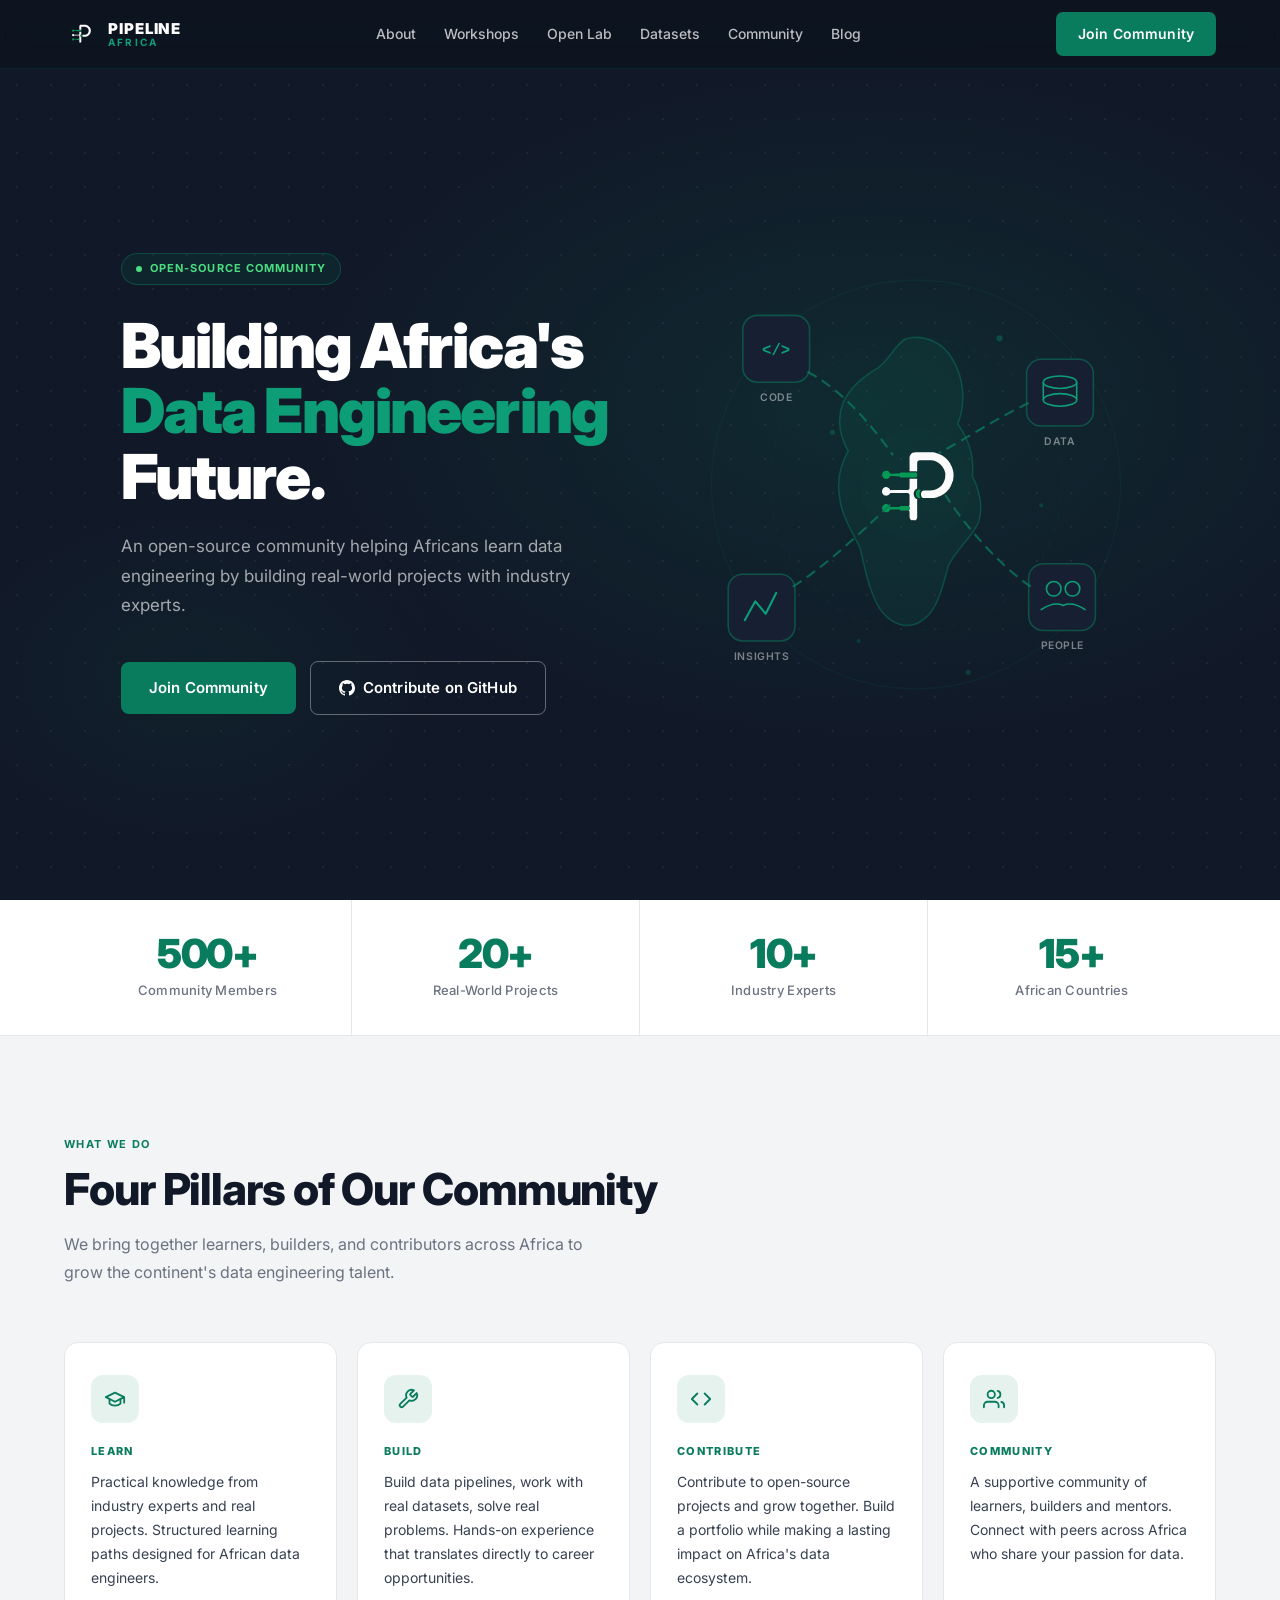
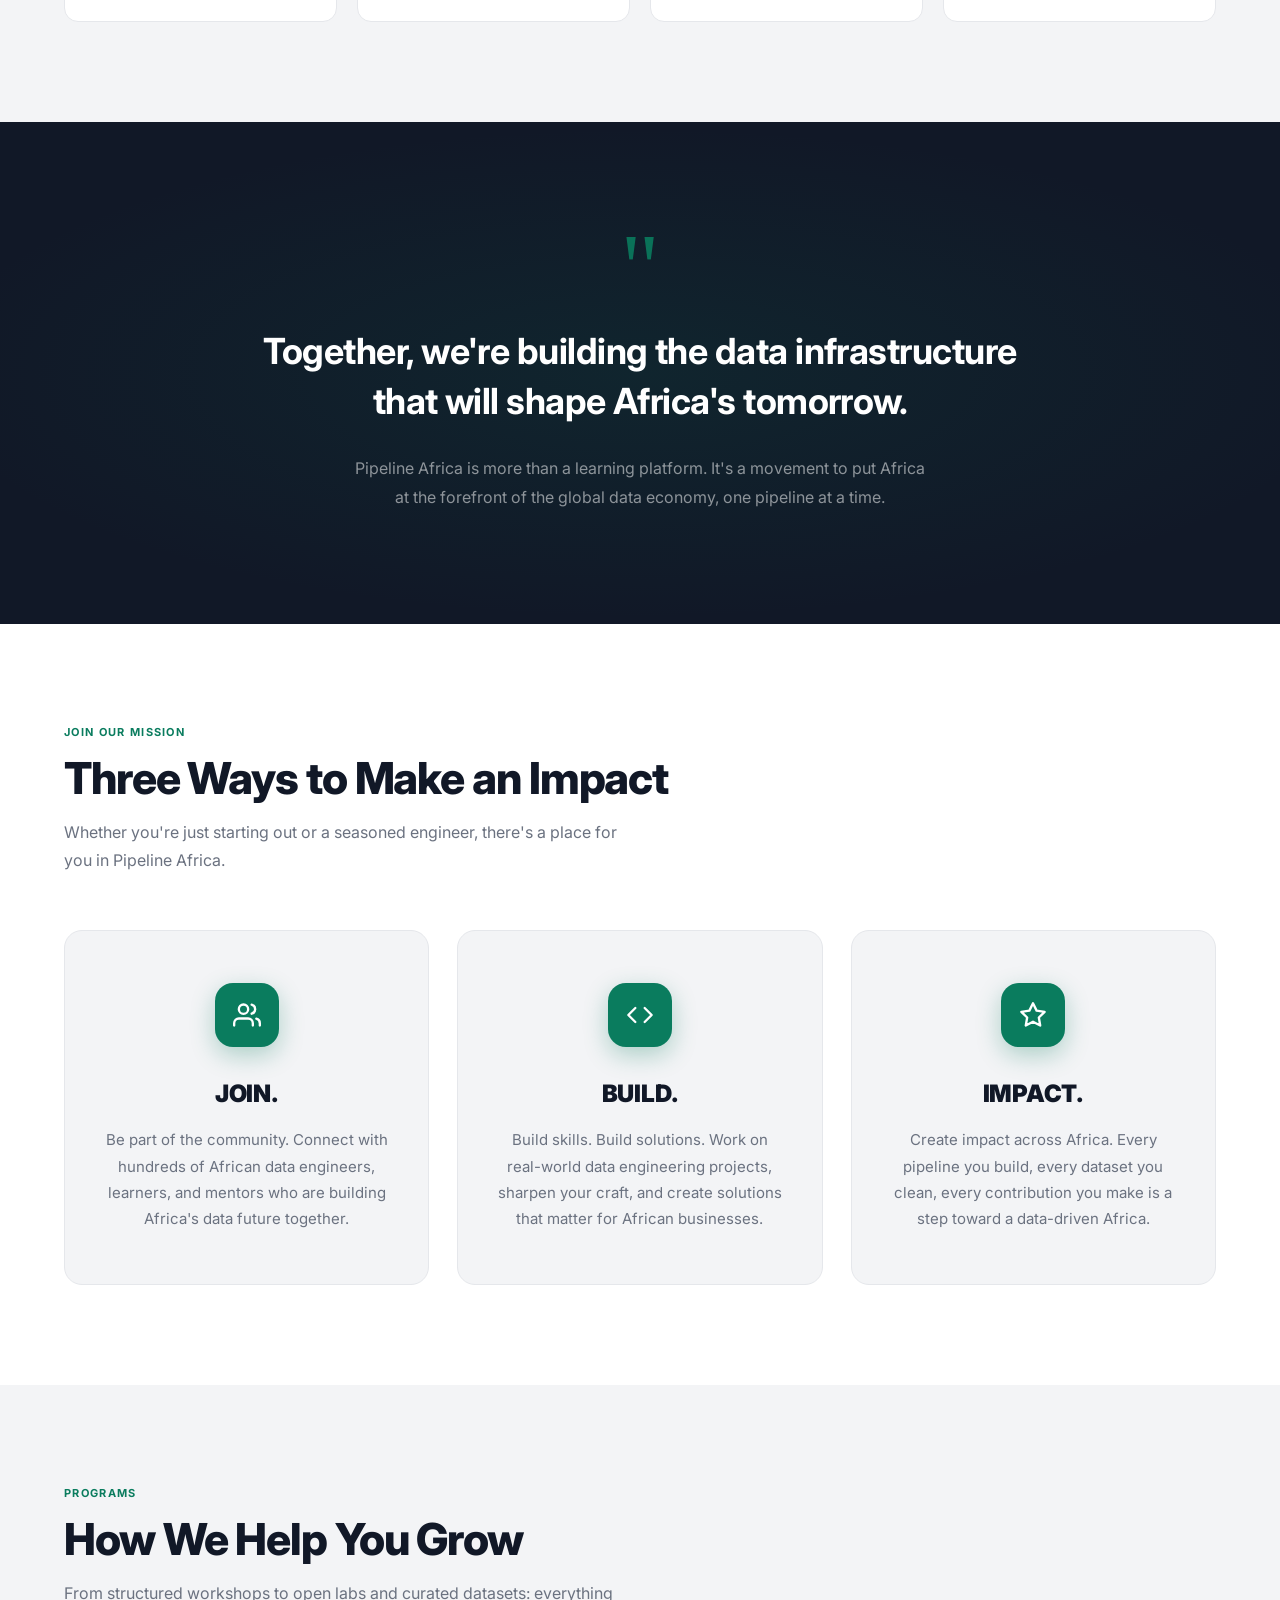
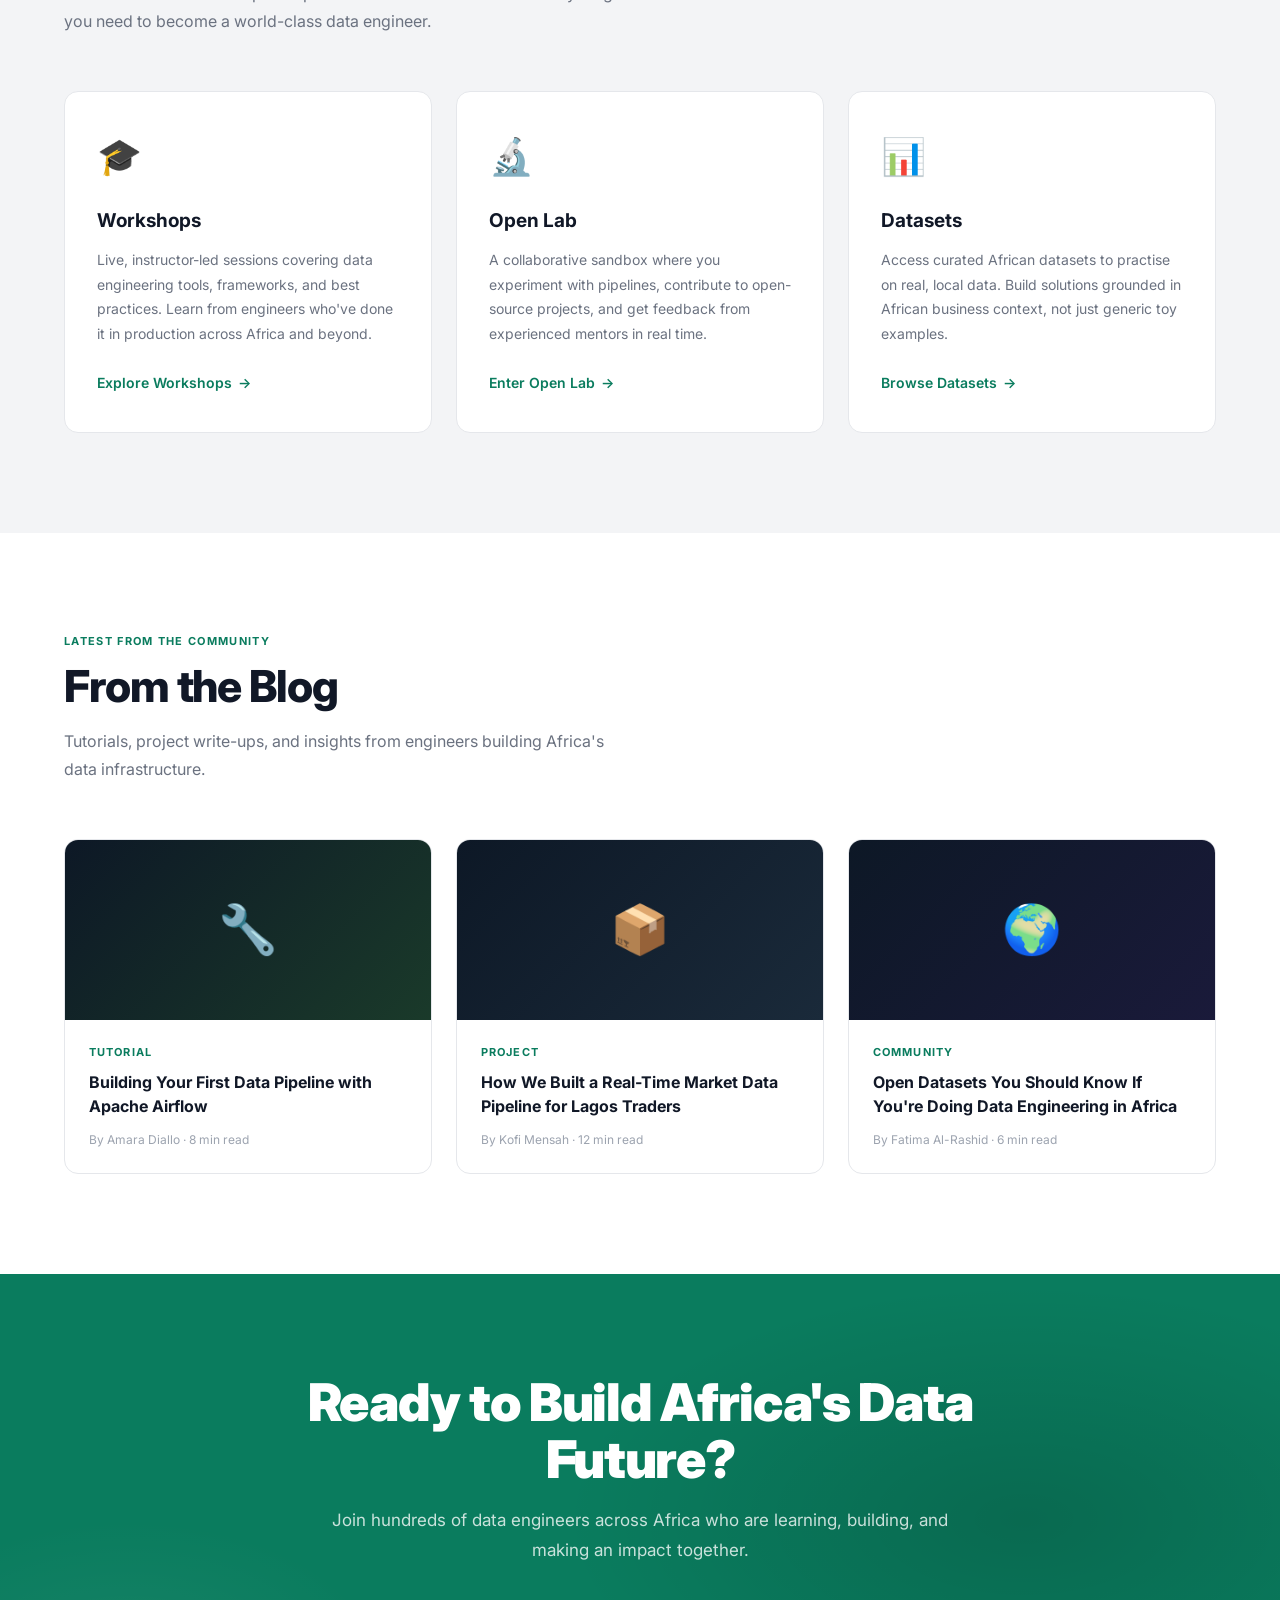
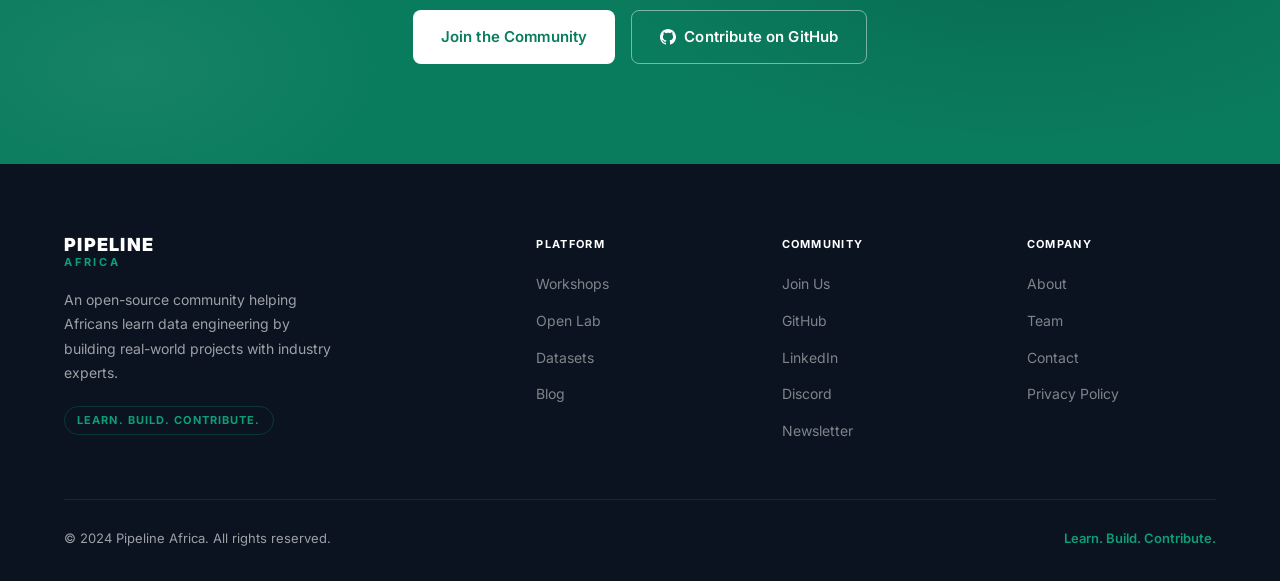
==== commit c5307225: "Add linkedin" ====
--- a/home.html
+++ b/home.html
@@ -455,6 +455,7 @@
         <ul class="footer-links">
           <li><a href="#join">Join Us</a></li>
           <li><a href="https://github.com/Pipeline-Africa" target="_blank" rel="noopener">GitHub</a></li>
+          <li><a href="https://www.linkedin.com/company/pipeline-africa" target="_blank" rel="noopener">LinkedIn</a></li>
           <li><a href="#">Discord</a></li>
           <li><a href="#">Newsletter</a></li>
         </ul>
